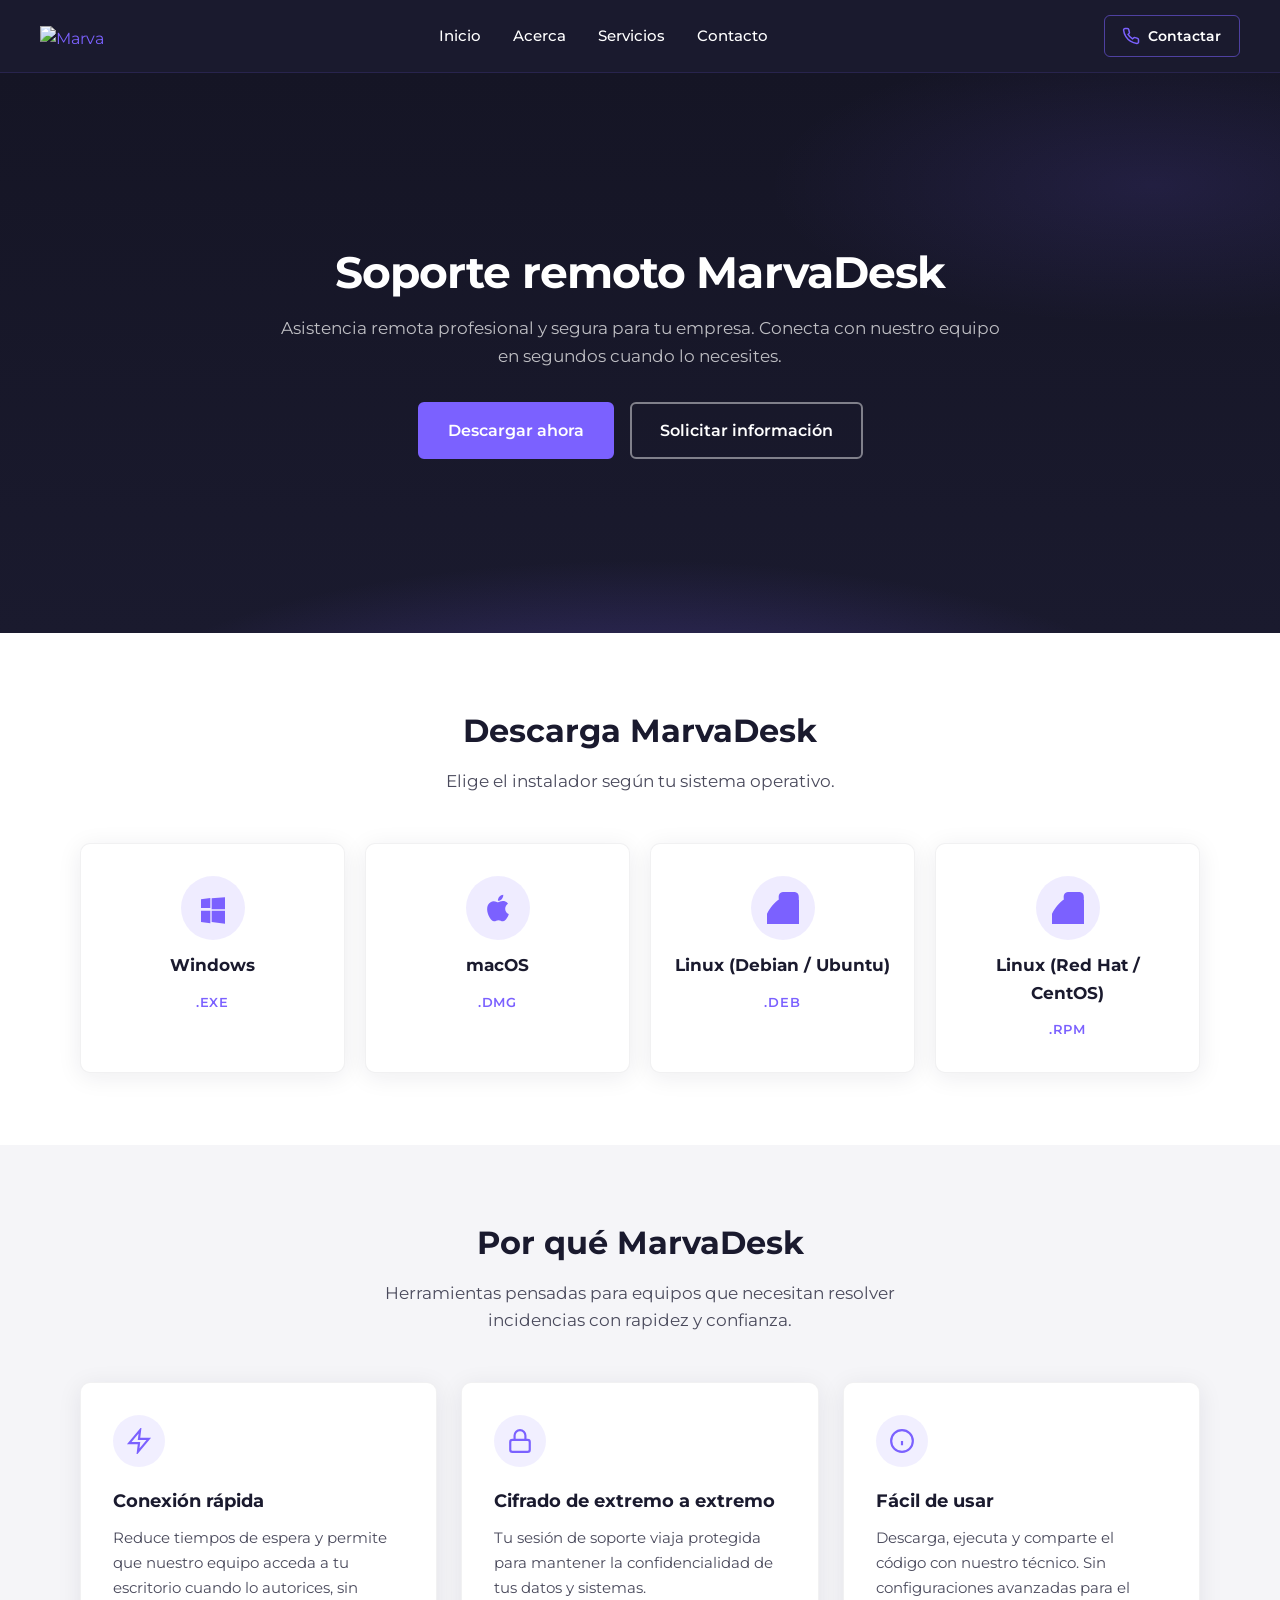
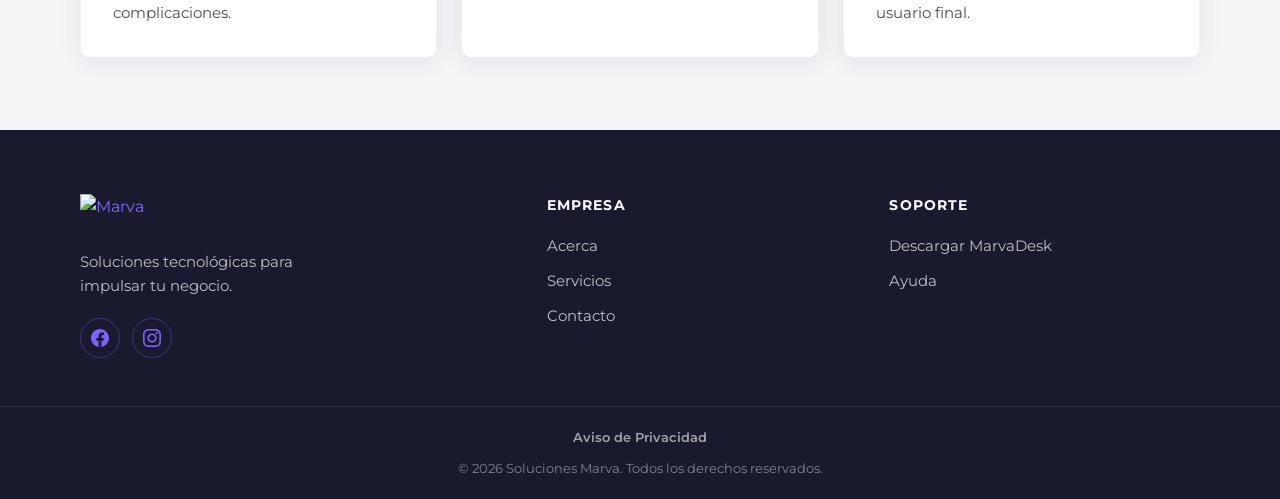
==== index.html @ ffa6a809 "First Commit" ====
<!DOCTYPE html>
<html lang="es">
  <head>
    <meta charset="UTF-8" />
    <meta name="viewport" content="width=device-width, initial-scale=1.0" />
    <meta
      name="description"
      content="Descarga MarvaDesk — software de soporte remoto profesional y seguro para tu empresa."
    />
    <title>MarvaDesk — Descarga | Soporte remoto | Soluciones Marva</title>
    <link
      rel="icon"
      href="https://cdn-media.solucionesmarva.com/2024/04/hqVghFwRebK81sHMuhINprKEhnnKoYHrgg9Co3Xj.png.webp"
      type="image/webp"
    />
    <link rel="preconnect" href="https://fonts.googleapis.com" />
    <link rel="preconnect" href="https://fonts.gstatic.com" crossorigin />
    <link
      href="https://fonts.googleapis.com/css2?family=Montserrat:wght@400;500;600;700&display=swap"
      rel="stylesheet"
    />
    <link rel="stylesheet" href="styles.css" />
  </head>
  <body>
    <header class="site-header">
      <div class="header-inner">
        <a href="https://www.solucionesmarva.com/" class="brand" aria-label="Soluciones Marva — Inicio">
          <img
            src="https://cdn-media.solucionesmarva.com/2023/01/1626044792logo.png.webp"
            alt="Marva"
            width="160"
            height="48"
            class="brand-logo"
          />
        </a>
        <nav class="main-nav" aria-label="Principal">
          <a href="https://www.solucionesmarva.com/">Inicio</a>
          <a href="https://www.solucionesmarva.com/about/">Acerca</a>
          <a href="https://www.solucionesmarva.com/services/">Servicios</a>
          <a href="https://www.solucionesmarva.com/contact-us/">Contacto</a>
        </nav>
        <a href="https://www.solucionesmarva.com/contact-us/" class="header-cta">
          <svg class="header-cta-icon" viewBox="0 0 24 24" fill="none" stroke="currentColor" stroke-width="2" aria-hidden="true">
            <path d="M22 16.92v3a2 2 0 0 1-2.18 2 19.79 19.79 0 0 1-8.63-3.07 19.5 19.5 0 0 1-6-6 19.79 19.79 0 0 1-3.07-8.67A2 2 0 0 1 4.11 2h3a2 2 0 0 1 2 1.72 12.84 12.84 0 0 0 .7 2.81 2 2 0 0 1-.45 2.11L8.09 9.91a16 16 0 0 0 6 6l1.27-1.27a2 2 0 0 1 2.11-.45 12.84 12.84 0 0 0 2.81.7A2 2 0 0 1 22 16.92z" />
          </svg>
          <span>Contactar</span>
        </a>
        <button type="button" class="nav-toggle" aria-expanded="false" aria-controls="mobile-nav" aria-label="Abrir menú">
          <span></span>
          <span></span>
          <span></span>
        </button>
      </div>
      <div id="mobile-nav" class="mobile-nav" hidden>
        <nav aria-label="Móvil">
          <a href="https://www.solucionesmarva.com/">Inicio</a>
          <a href="https://www.solucionesmarva.com/about/">Acerca</a>
          <a href="https://www.solucionesmarva.com/services/">Servicios</a>
          <a href="https://www.solucionesmarva.com/contact-us/">Contacto</a>
        </nav>
        <a href="https://www.solucionesmarva.com/contact-us/" class="btn btn-primary btn-block">Contactar</a>
      </div>
    </header>

    <main>
      <section class="hero">
        <div class="hero-bg" aria-hidden="true"></div>
        <div class="hero-content">
          <h1>Soporte remoto MarvaDesk</h1>
          <p class="hero-lead">
            Asistencia remota profesional y segura para tu empresa. Conecta con nuestro equipo en segundos cuando lo necesites.
          </p>
          <div class="hero-actions">
            <a href="#descargas" class="btn btn-primary btn-lg">Descargar ahora</a>
            <a href="https://www.solucionesmarva.com/contact-us/" class="btn btn-ghost btn-lg">Solicitar información</a>
          </div>
        </div>
      </section>

      <section id="descargas" class="section downloads-section">
        <div class="container">
          <header class="section-header">
            <h2>Descarga MarvaDesk</h2>
            <p>Elige el instalador según tu sistema operativo.</p>
          </header>
          <div class="download-grid">
            <a
              class="download-card"
              href="https://cdn-media.solucionesmarva.com/software/remote/quick-support/marvadesk-qs.exe"
            >
              <span class="download-icon" aria-hidden="true">
                <svg viewBox="0 0 24 24" fill="currentColor">
                  <path d="M3 5.5l7-1v7.5H3V5.5zm8-.9v8.4h10V4l-10 .6zm0 9.4v8.5l10 1.4v-9.9H11zm-8 .1v8.4l7 1v-9.4H3z" />
                </svg>
              </span>
              <span class="download-label">Windows</span>
              <span class="download-ext">.exe</span>
            </a>
            <a
              class="download-card"
              href="https://cdn-media.solucionesmarva.com/software/remote/quick-support/marvadesk-qs.dmg"
            >
              <span class="download-icon" aria-hidden="true">
                <svg viewBox="0 0 24 24" fill="currentColor"><path d="M18.71 19.5c-.83 1.24-1.71 2.45-3.05 2.47-1.34.03-1.77-.79-3.29-.79-1.53 0-2 .77-3.27.82-1.31.05-2.3-1.32-3.14-2.53C4.25 17 2.94 12.45 4.7 9.39c.87-1.52 2.43-2.48 4.12-2.51 1.28-.02 2.5.87 3.29.87.78 0 2.26-1.07 3.81-.91.65.03 2.47.26 3.64 1.98-.09.06-2.17 1.28-2.15 3.81.03 3.02 2.65 4.03 2.68 4.04-.03.07-.42 1.44-1.38 2.83M13 3.5c.73-.83 1.94-1.46 2.94-1.5.13 1.17-.34 2.35-1.04 3.19-.69.85-1.83 1.51-2.95 1.42-.15-1.15.41-2.35 1.05-3.11z"/></svg>
              </span>
              <span class="download-label">macOS</span>
              <span class="download-ext">.dmg</span>
            </a>
            <a
              class="download-card"
              href="https://cdn-media.solucionesmarva.com/software/remote/quick-support/marvadesk-qs.deb"
            >
              <span class="download-icon" aria-hidden="true">
                <svg viewBox="0 0 24 24" fill="currentColor"><path d="M12.504 0c-.155 0-.315.008-.48.021-4.226.333-3.105 4.807-3.17 6.298-.076 1.092-.3 1.953-1.05 3.02-.885 1.051-2.127 2.75-2.716 4.521-.278.832-.41 1.684-.287 2.489a.424.424 0 0 0 .004.021c.106.528.33.984.64 1.35.31.366.71.64 1.18.81.94.32 2.11.22 3.402-.37 1.29-.59 2.74-1.55 4.132-2.8 1.39-1.25 2.798-2.65 3.943-4.02 1.146-1.37 2.018-2.76 2.455-3.9.219-.57.314-1.13.28-1.67-.034-.54-.21-1.05-.52-1.51-.31-.46-.75-.85-1.31-1.13-.56-.28-1.23-.45-1.98-.5-.75-.05-1.57.02-2.43.22-.86.2-1.76.52-2.67.94-.91.42-1.83.94-2.74 1.56-.91.62-1.81 1.34-2.68 2.14-.87.8-1.71 1.68-2.5 2.62-.79.94-1.53 1.94-2.2 2.98-.67 1.04-1.27 2.12-1.78 3.22-.51 1.1-.93 2.22-1.24 3.35-.31 1.13-.52 2.27-.62 3.4-.1 1.13-.09 2.25.03 3.35.12 1.1.36 2.18.72 3.22.36 1.04.84 2.04 1.44 2.98.6.94 1.32 1.82 2.16 2.62.84.8 1.8 1.52 2.88 2.14 1.08.62 2.28 1.14 3.6 1.54 1.32.4 2.76.68 4.32.82 1.56.14 3.24.14 5.04 0 1.8-.14 3.48-.42 5.04-.82 1.56-.4 2.76-.92 3.84-1.54 1.08-.62 2.04-1.34 2.88-2.14.84-.8 1.56-1.68 2.16-2.62.6-.94 1.08-1.94 1.44-2.98.36-1.04.6-2.12.72-3.22.12-1.1.13-2.22.03-3.35-.1-1.13-.31-2.27-.62-3.4-.31-1.13-.73-2.25-1.24-3.35-.51-1.1-1.11-2.18-1.78-3.22-.67-1.04-1.41-2.04-2.2-2.98-.79-.94-1.63-1.82-2.5-2.62-.87-.8-1.77-1.52-2.68-2.14-.91-.62-1.83-1.14-2.74-1.56-.91-.42-1.81-.74-2.67-.94-.86-.2-1.68-.27-2.43-.22-.75.05-1.42.22-1.98.5-.56.28-1 .67-1.31 1.13-.31.46-.486.97-.52 1.51-.034.54.061 1.1.28 1.67.437 1.14 1.309 2.53 2.455 3.9 1.145 1.37 2.553 2.77 3.943 4.02 1.392 1.25 2.842 2.21 4.132 2.8 1.292.59 2.462.69 3.402.37.47-.17.87-.444 1.18-.81.31-.366.534-.822.64-1.35l.004-.021c.123-.805-.009-1.657-.287-2.489-.589-1.771-1.831-3.47-2.716-4.521-.75-1.067-.974-1.928-1.05-3.02-.065-1.491 1.056-5.965-3.17-6.298-.165-.013-.325-.021-.48-.021z"/></svg>
              </span>
              <span class="download-label">Linux (Debian / Ubuntu)</span>
              <span class="download-ext">.deb</span>
            </a>
            <a
              class="download-card"
              href="https://cdn-media.solucionesmarva.com/software/remote/quick-support/marvadesk-qs.rpm"
            >
              <span class="download-icon" aria-hidden="true">
                <svg viewBox="0 0 24 24" fill="currentColor"><path d="M12.504 0c-.155 0-.315.008-.48.021-4.226.333-3.105 4.807-3.17 6.298-.076 1.092-.3 1.953-1.05 3.02-.885 1.051-2.127 2.75-2.716 4.521-.278.832-.41 1.684-.287 2.489a.424.424 0 0 0 .004.021c.106.528.33.984.64 1.35.31.366.71.64 1.18.81.94.32 2.11.22 3.402-.37 1.29-.59 2.74-1.55 4.132-2.8 1.39-1.25 2.798-2.65 3.943-4.02 1.146-1.37 2.018-2.76 2.455-3.9.219-.57.314-1.13.28-1.67-.034-.54-.21-1.05-.52-1.51-.31-.46-.75-.85-1.31-1.13-.56-.28-1.23-.45-1.98-.5-.75-.05-1.57.02-2.43.22-.86.2-1.76.52-2.67.94-.91.42-1.83.94-2.74 1.56-.91.62-1.81 1.34-2.68 2.14-.87.8-1.71 1.68-2.5 2.62-.79.94-1.53 1.94-2.2 2.98-.67 1.04-1.27 2.12-1.78 3.22-.51 1.1-.93 2.22-1.24 3.35-.31 1.13-.52 2.27-.62 3.4-.1 1.13-.09 2.25.03 3.35.12 1.1.36 2.18.72 3.22.36 1.04.84 2.04 1.44 2.98.6.94 1.32 1.82 2.16 2.62.84.8 1.8 1.52 2.88 2.14 1.08.62 2.28 1.14 3.6 1.54 1.32.4 2.76.68 4.32.82 1.56.14 3.24.14 5.04 0 1.8-.14 3.48-.42 5.04-.82 1.56-.4 2.76-.92 3.84-1.54 1.08-.62 2.04-1.34 2.88-2.14.84-.8 1.56-1.68 2.16-2.62.6-.94 1.08-1.94 1.44-2.98.36-1.04.6-2.12.72-3.22.12-1.1.13-2.22.03-3.35-.1-1.13-.31-2.27-.62-3.4-.31-1.13-.73-2.25-1.24-3.35-.51-1.1-1.11-2.18-1.78-3.22-.67-1.04-1.41-2.04-2.2-2.98-.79-.94-1.63-1.82-2.5-2.62-.87-.8-1.77-1.52-2.68-2.14-.91-.62-1.83-1.14-2.74-1.56-.91-.42-1.81-.74-2.67-.94-.86-.2-1.68-.27-2.43-.22-.75.05-1.42.22-1.98.5-.56.28-1 .67-1.31 1.13-.31.46-.486.97-.52 1.51-.034.54.061 1.1.28 1.67.437 1.14 1.309 2.53 2.455 3.9 1.145 1.37 2.553 2.77 3.943 4.02 1.392 1.25 2.842 2.21 4.132 2.8 1.292.59 2.462.69 3.402.37.47-.17.87-.444 1.18-.81.31-.366.534-.822.64-1.35l.004-.021c.123-.805-.009-1.657-.287-2.489-.589-1.771-1.831-3.47-2.716-4.521-.75-1.067-.974-1.928-1.05-3.02-.065-1.491 1.056-5.965-3.17-6.298-.165-.013-.325-.021-.48-.021z"/></svg>
              </span>
              <span class="download-label">Linux (Red Hat / CentOS)</span>
              <span class="download-ext">.rpm</span>
            </a>
          </div>
        </div>
      </section>

      <section class="section section-alt features-section">
        <div class="container">
          <header class="section-header">
            <h2>Por qué MarvaDesk</h2>
            <p>Herramientas pensadas para equipos que necesitan resolver incidencias con rapidez y confianza.</p>
          </header>
          <div class="feature-grid">
            <article class="feature-card">
              <div class="feature-icon-wrap" aria-hidden="true">
                <svg viewBox="0 0 24 24" fill="none" stroke="currentColor" stroke-width="2">
                  <path d="M13 2L3 14h9l-1 8 10-12h-9l1-8z" />
                </svg>
              </div>
              <h3>Conexión rápida</h3>
              <p>Reduce tiempos de espera y permite que nuestro equipo acceda a tu escritorio cuando lo autorices, sin complicaciones.</p>
            </article>
            <article class="feature-card">
              <div class="feature-icon-wrap" aria-hidden="true">
                <svg viewBox="0 0 24 24" fill="none" stroke="currentColor" stroke-width="2">
                  <rect x="3" y="11" width="18" height="11" rx="2" ry="2" />
                  <path d="M7 11V7a5 5 0 0 1 10 0v4" />
                </svg>
              </div>
              <h3>Cifrado de extremo a extremo</h3>
              <p>Tu sesión de soporte viaja protegida para mantener la confidencialidad de tus datos y sistemas.</p>
            </article>
            <article class="feature-card">
              <div class="feature-icon-wrap" aria-hidden="true">
                <svg viewBox="0 0 24 24" fill="none" stroke="currentColor" stroke-width="2">
                  <circle cx="12" cy="12" r="10" />
                  <path d="M12 16v-4M12 8h.01" />
                </svg>
              </div>
              <h3>Fácil de usar</h3>
              <p>Descarga, ejecuta y comparte el código con nuestro técnico. Sin configuraciones avanzadas para el usuario final.</p>
            </article>
          </div>
        </div>
      </section>
    </main>

    <footer class="site-footer">
      <div class="footer-top">
        <div class="container footer-grid">
          <div class="footer-brand">
            <a href="https://www.solucionesmarva.com/" class="footer-logo-link">
              <img
                src="https://cdn-media.solucionesmarva.com/2023/01/1626044792logo.png.webp"
                alt="Marva"
                width="140"
                height="42"
                class="footer-logo"
              />
            </a>
            <p class="footer-tagline">Soluciones tecnológicas para impulsar tu negocio.</p>
            <div class="social-row" aria-label="Redes sociales">
              <a href="https://www.facebook.com/marva.oficial" class="social-link" aria-label="Facebook" rel="noopener noreferrer">
                <svg viewBox="0 0 24 24" fill="currentColor" aria-hidden="true"><path d="M24 12.073c0-6.627-5.373-12-12-12s-12 5.373-12 12c0 5.99 4.388 10.954 10.125 11.854v-8.385H7.078v-3.47h3.047V9.43c0-3.007 1.792-4.669 4.533-4.669 1.312 0 2.686.235 2.686.235v2.953H15.83c-1.491 0-1.956.925-1.956 1.874v2.25h3.328l-.532 3.47h-2.796v8.385C19.612 23.027 24 18.062 24 12.073z"/></svg>
              </a>
              <a href="https://www.instagram.com/marva_oficial" class="social-link" aria-label="Instagram" rel="noopener noreferrer">
                <svg viewBox="0 0 24 24" fill="currentColor" aria-hidden="true"><path d="M12 2.163c3.204 0 3.584.012 4.85.07 3.252.148 4.771 1.691 4.919 4.919.058 1.265.069 1.645.069 4.849 0 3.205-.012 3.584-.069 4.849-.149 3.225-1.664 4.771-4.919 4.919-1.266.058-1.644.07-4.85.07-3.204 0-3.584-.012-4.849-.07-3.26-.149-4.771-1.699-4.919-4.92-.058-1.265-.07-1.644-.07-4.849 0-3.204.013-3.583.07-4.849.149-3.227 1.664-4.771 4.919-4.919 1.266-.057 1.645-.069 4.849-.069zm0-2.163c-3.259 0-3.667.014-4.947.072-4.358.2-6.78 2.618-6.98 6.98-.059 1.281-.073 1.689-.073 4.948 0 3.259.014 3.668.072 4.948.2 4.358 2.618 6.78 6.98 6.98 1.281.058 1.689.072 4.948.072 3.259 0 3.668-.014 4.948-.072 4.354-.2 6.782-2.618 6.979-6.98.059-1.28.073-1.689.073-4.948 0-3.259-.014-3.667-.072-4.947-.196-4.354-2.617-6.78-6.979-6.98-1.281-.059-1.69-.073-4.949-.073zm0 5.838c-3.403 0-6.162 2.759-6.162 6.162s2.759 6.163 6.162 6.163 6.162-2.759 6.162-6.163c0-3.403-2.759-6.162-6.162-6.162zm0 10.162c-2.209 0-4-1.79-4-4 0-2.209 1.791-4 4-4s4 1.791 4 4c0 2.21-1.791 4-4 4zm6.406-11.845c-.796 0-1.441.645-1.441 1.44s.645 1.44 1.441 1.44c.795 0 1.439-.645 1.439-1.44s-.644-1.44-1.439-1.44z"/></svg>
              </a>
            </div>
          </div>
          <div class="footer-col">
            <h4 class="footer-heading">Empresa</h4>
            <ul class="footer-links">
              <li><a href="https://www.solucionesmarva.com/about/">Acerca</a></li>
              <li><a href="https://www.solucionesmarva.com/services/">Servicios</a></li>
              <li><a href="https://www.solucionesmarva.com/contact-us/">Contacto</a></li>
            </ul>
          </div>
          <div class="footer-col">
            <h4 class="footer-heading">Soporte</h4>
            <ul class="footer-links">
              <li><a href="#descargas">Descargar MarvaDesk</a></li>
              <li><a href="https://www.solucionesmarva.com/contact-us/">Ayuda</a></li>
            </ul>
          </div>
        </div>
      </div>
      <div class="footer-bottom">
        <div class="container footer-bottom-inner">
          <a
            href="https://www.solucionesmarva.com/aviso-de-privacidad/"
            class="footer-privacy-link"
            rel="noopener noreferrer"
            >Aviso de Privacidad</a>
          <p>© <span id="year"></span> Soluciones Marva. Todos los derechos reservados.</p>
        </div>
      </div>
    </footer>

    <script src="main.js" defer></script>
  </body>
</html>
---- styles.css ----
:root {
  --color-accent: #7b61ff;
  --color-accent-hover: #6346f5;
  --color-bg-dark: #1a1a2e;
  --color-bg-dark-elevated: #22223a;
  --color-text-on-dark: #ffffff;
  --color-text-muted-dark: rgba(255, 255, 255, 0.72);
  --color-body: #4a4a5c;
  --color-heading: #1a1a2e;
  --color-surface: #ffffff;
  --color-surface-alt: #f5f5f8;
  --radius-sm: 6px;
  --radius-md: 10px;
  --shadow-card: 0 4px 24px rgba(26, 26, 46, 0.08);
  --header-height: 72px;
  --font: "Montserrat", system-ui, -apple-system, sans-serif;
}

*,
*::before,
*::after {
  box-sizing: border-box;
}

html {
  scroll-behavior: smooth;
}

body {
  margin: 0;
  font-family: var(--font);
  font-size: 1rem;
  line-height: 1.6;
  color: var(--color-body);
  background: var(--color-surface);
}

img {
  max-width: 100%;
  height: auto;
  display: block;
}

a {
  color: var(--color-accent);
  text-decoration: none;
}

a:hover {
  text-decoration: underline;
}

.container {
  width: min(1120px, 100% - 2rem);
  margin-inline: auto;
}

/* Header */
.site-header {
  position: sticky;
  top: 0;
  z-index: 100;
  background: var(--color-bg-dark);
  border-bottom: 1px solid rgba(123, 97, 255, 0.15);
}

.header-inner {
  display: grid;
  grid-template-columns: auto 1fr auto;
  align-items: center;
  gap: 1.5rem;
  width: min(1200px, 100% - 2rem);
  margin-inline: auto;
  min-height: var(--header-height);
  padding-block: 0.75rem;
}

.brand {
  display: flex;
  align-items: center;
  text-decoration: none;
}

.brand:hover {
  text-decoration: none;
  opacity: 0.92;
}

.brand-logo {
  width: auto;
  max-height: 44px;
  object-fit: contain;
}

.main-nav {
  display: none;
  justify-content: center;
  gap: 2rem;
}

.main-nav a {
  color: var(--color-text-on-dark);
  font-weight: 500;
  font-size: 0.9375rem;
  text-decoration: none;
}

.main-nav a:hover {
  color: var(--color-accent);
  text-decoration: none;
}

.header-cta {
  display: none;
  align-items: center;
  gap: 0.5rem;
  padding: 0.55rem 1.1rem;
  border: 1px solid rgba(123, 97, 255, 0.55);
  border-radius: var(--radius-sm);
  color: var(--color-text-on-dark);
  font-weight: 600;
  font-size: 0.875rem;
  text-decoration: none;
  transition: background 0.2s, border-color 0.2s;
}

.header-cta:hover {
  background: rgba(123, 97, 255, 0.15);
  border-color: var(--color-accent);
  text-decoration: none;
}

.header-cta-icon {
  width: 18px;
  height: 18px;
  color: var(--color-accent);
}

.nav-toggle {
  display: flex;
  flex-direction: column;
  justify-content: center;
  gap: 5px;
  width: 44px;
  height: 44px;
  padding: 0;
  border: none;
  background: transparent;
  cursor: pointer;
  justify-self: end;
}

.nav-toggle span {
  display: block;
  width: 22px;
  height: 2px;
  background: var(--color-text-on-dark);
  border-radius: 1px;
  transition: transform 0.2s, opacity 0.2s;
}

.nav-toggle[aria-expanded="true"] span:nth-child(1) {
  transform: translateY(7px) rotate(45deg);
}

.nav-toggle[aria-expanded="true"] span:nth-child(2) {
  opacity: 0;
}

.nav-toggle[aria-expanded="true"] span:nth-child(3) {
  transform: translateY(-7px) rotate(-45deg);
}

.mobile-nav {
  padding: 1rem 1.5rem 1.5rem;
  border-top: 1px solid rgba(255, 255, 255, 0.08);
  background: var(--color-bg-dark-elevated);
}

.mobile-nav[hidden] {
  display: none;
}

.mobile-nav:not([hidden]) {
  display: flex;
  flex-direction: column;
  gap: 1rem;
}

.mobile-nav nav {
  display: flex;
  flex-direction: column;
  gap: 0.75rem;
}

.mobile-nav a {
  color: var(--color-text-on-dark);
  font-weight: 500;
  text-decoration: none;
  padding: 0.35rem 0;
}

.mobile-nav a:hover {
  color: var(--color-accent);
  text-decoration: none;
}

@media (min-width: 900px) {
  .main-nav {
    display: flex;
  }

  .header-cta {
    display: inline-flex;
  }

  .nav-toggle {
    display: none;
  }

  .mobile-nav {
    display: none !important;
  }
}

/* Buttons */
.btn {
  display: inline-flex;
  align-items: center;
  justify-content: center;
  gap: 0.5rem;
  padding: 0.65rem 1.35rem;
  font-family: inherit;
  font-weight: 600;
  font-size: 0.9375rem;
  border-radius: var(--radius-sm);
  border: 2px solid transparent;
  cursor: pointer;
  text-decoration: none;
  transition: background 0.2s, color 0.2s, border-color 0.2s, transform 0.15s;
}

.btn:hover {
  text-decoration: none;
}

.btn:active {
  transform: scale(0.98);
}

.btn-primary {
  background: var(--color-accent);
  color: #fff;
  border-color: var(--color-accent);
}

.btn-primary:hover {
  background: var(--color-accent-hover);
  border-color: var(--color-accent-hover);
  color: #fff;
}

.btn-ghost {
  background: transparent;
  color: #fff;
  border-color: rgba(255, 255, 255, 0.45);
}

.btn-ghost:hover {
  background: rgba(255, 255, 255, 0.08);
  border-color: #fff;
  color: #fff;
}

.btn-lg {
  padding: 0.85rem 1.75rem;
  font-size: 1rem;
}

.btn-block {
  width: 100%;
}

/* Hero */
.hero {
  position: relative;
  min-height: min(78vh, 560px);
  display: flex;
  align-items: center;
  justify-content: center;
  padding: 4rem 1.5rem;
  background: var(--color-bg-dark);
  color: var(--color-text-on-dark);
  overflow: hidden;
}

.hero-bg {
  position: absolute;
  inset: 0;
  background:
    radial-gradient(ellipse 80% 60% at 50% 120%, rgba(123, 97, 255, 0.35), transparent 55%),
    radial-gradient(ellipse 60% 50% at 90% 20%, rgba(123, 97, 255, 0.12), transparent 50%),
    linear-gradient(180deg, #151525 0%, var(--color-bg-dark) 100%);
  pointer-events: none;
}

.hero-content {
  position: relative;
  z-index: 1;
  text-align: center;
  max-width: 720px;
}

.hero h1 {
  margin: 0 0 1rem;
  font-size: clamp(1.85rem, 4.5vw, 2.75rem);
  font-weight: 700;
  line-height: 1.15;
  letter-spacing: -0.02em;
}

.hero-lead {
  margin: 0 0 2rem;
  font-size: 1.0625rem;
  color: var(--color-text-muted-dark);
  line-height: 1.65;
}

.hero-actions {
  display: flex;
  flex-wrap: wrap;
  gap: 1rem;
  justify-content: center;
}

/* Sections */
.section {
  padding: 4.5rem 0;
}

.section-alt {
  background: var(--color-surface-alt);
}

.section-header {
  text-align: center;
  max-width: 560px;
  margin: 0 auto 3rem;
}

.section-header h2 {
  margin: 0 0 0.75rem;
  font-size: clamp(1.5rem, 3vw, 2rem);
  font-weight: 700;
  color: var(--color-heading);
}

.section-header p {
  margin: 0;
  color: var(--color-body);
  font-size: 1.0625rem;
}

/* Downloads */
.download-grid {
  display: grid;
  grid-template-columns: repeat(auto-fill, minmax(240px, 1fr));
  gap: 1.25rem;
}

.download-card {
  display: flex;
  flex-direction: column;
  align-items: center;
  text-align: center;
  gap: 0.75rem;
  padding: 2rem 1.5rem;
  background: var(--color-surface);
  border-radius: var(--radius-md);
  box-shadow: var(--shadow-card);
  border: 1px solid rgba(26, 26, 46, 0.06);
  text-decoration: none;
  color: var(--color-heading);
  transition: box-shadow 0.2s, border-color 0.2s, transform 0.2s;
}

.download-card:hover {
  text-decoration: none;
  box-shadow: 0 8px 32px rgba(123, 97, 255, 0.18);
  border-color: rgba(123, 97, 255, 0.35);
  transform: translateY(-2px);
}

.download-icon {
  width: 64px;
  height: 64px;
  display: flex;
  align-items: center;
  justify-content: center;
  border-radius: 50%;
  background: rgba(123, 97, 255, 0.12);
  color: var(--color-accent);
}

.download-icon svg {
  width: 32px;
  height: 32px;
}

.download-label {
  font-weight: 700;
  font-size: 1.0625rem;
}

.download-ext {
  font-size: 0.8125rem;
  font-weight: 600;
  color: var(--color-accent);
  text-transform: uppercase;
  letter-spacing: 0.06em;
}

/* Features */
.feature-grid {
  display: grid;
  grid-template-columns: repeat(auto-fit, minmax(260px, 1fr));
  gap: 1.5rem;
}

.feature-card {
  background: var(--color-surface);
  padding: 2rem;
  border-radius: var(--radius-md);
  box-shadow: var(--shadow-card);
  border: 1px solid rgba(26, 26, 46, 0.06);
}

.feature-icon-wrap {
  width: 52px;
  height: 52px;
  display: flex;
  align-items: center;
  justify-content: center;
  border-radius: 50%;
  background: rgba(123, 97, 255, 0.1);
  color: var(--color-accent);
  margin-bottom: 1.25rem;
}

.feature-icon-wrap svg {
  width: 26px;
  height: 26px;
}

.feature-card h3 {
  margin: 0 0 0.65rem;
  font-size: 1.125rem;
  font-weight: 700;
  color: var(--color-heading);
}

.feature-card p {
  margin: 0;
  font-size: 0.9375rem;
  line-height: 1.65;
}

/* Footer */
.site-footer {
  background: var(--color-bg-dark);
  color: var(--color-text-muted-dark);
}

.footer-top {
  padding: 4rem 0 3rem;
}

.footer-grid {
  display: grid;
  grid-template-columns: 1fr;
  gap: 2.5rem;
}

@media (min-width: 640px) {
  .footer-grid {
    grid-template-columns: repeat(2, 1fr);
  }
}

@media (min-width: 960px) {
  .footer-grid {
    grid-template-columns: 1.4fr 1fr 1fr;
    gap: 2rem;
  }
}

.footer-brand {
  max-width: 280px;
}

.footer-logo-link:hover {
  text-decoration: none;
  opacity: 0.9;
}

.footer-logo {
  max-height: 40px;
  width: auto;
  object-fit: contain;
  filter: brightness(1.05);
}

.footer-tagline {
  margin: 1rem 0 1.25rem;
  font-size: 0.9375rem;
  line-height: 1.6;
}

.social-row {
  display: flex;
  gap: 0.75rem;
}

.social-link {
  display: flex;
  align-items: center;
  justify-content: center;
  width: 40px;
  height: 40px;
  border-radius: 50%;
  border: 1px solid rgba(123, 97, 255, 0.35);
  color: var(--color-accent);
  transition: background 0.2s, color 0.2s;
}

.social-link:hover {
  background: rgba(123, 97, 255, 0.15);
  color: #fff;
  text-decoration: none;
}

.social-link svg {
  width: 18px;
  height: 18px;
}

.footer-heading {
  margin: 0 0 1rem;
  font-size: 0.875rem;
  font-weight: 700;
  text-transform: uppercase;
  letter-spacing: 0.08em;
  color: var(--color-text-on-dark);
}

.footer-links {
  list-style: none;
  margin: 0;
  padding: 0;
}

.footer-links li {
  margin-bottom: 0.6rem;
}

.footer-links a {
  color: var(--color-text-muted-dark);
  font-size: 0.9375rem;
  text-decoration: none;
}

.footer-links a:hover {
  color: var(--color-accent);
  text-decoration: none;
}

.footer-bottom {
  border-top: 1px solid rgba(255, 255, 255, 0.08);
  padding: 1.25rem 0;
}

.footer-bottom-inner {
  display: flex;
  flex-direction: column;
  align-items: center;
  gap: 0.65rem;
  text-align: center;
}

.footer-privacy-link {
  font-size: 0.8125rem;
  font-weight: 600;
  color: rgba(255, 255, 255, 0.6);
  text-decoration: none;
}

.footer-privacy-link:hover {
  color: var(--color-accent);
  text-decoration: none;
}

.footer-bottom-inner p {
  margin: 0;
  font-size: 0.8125rem;
  color: rgba(255, 255, 255, 0.45);
}
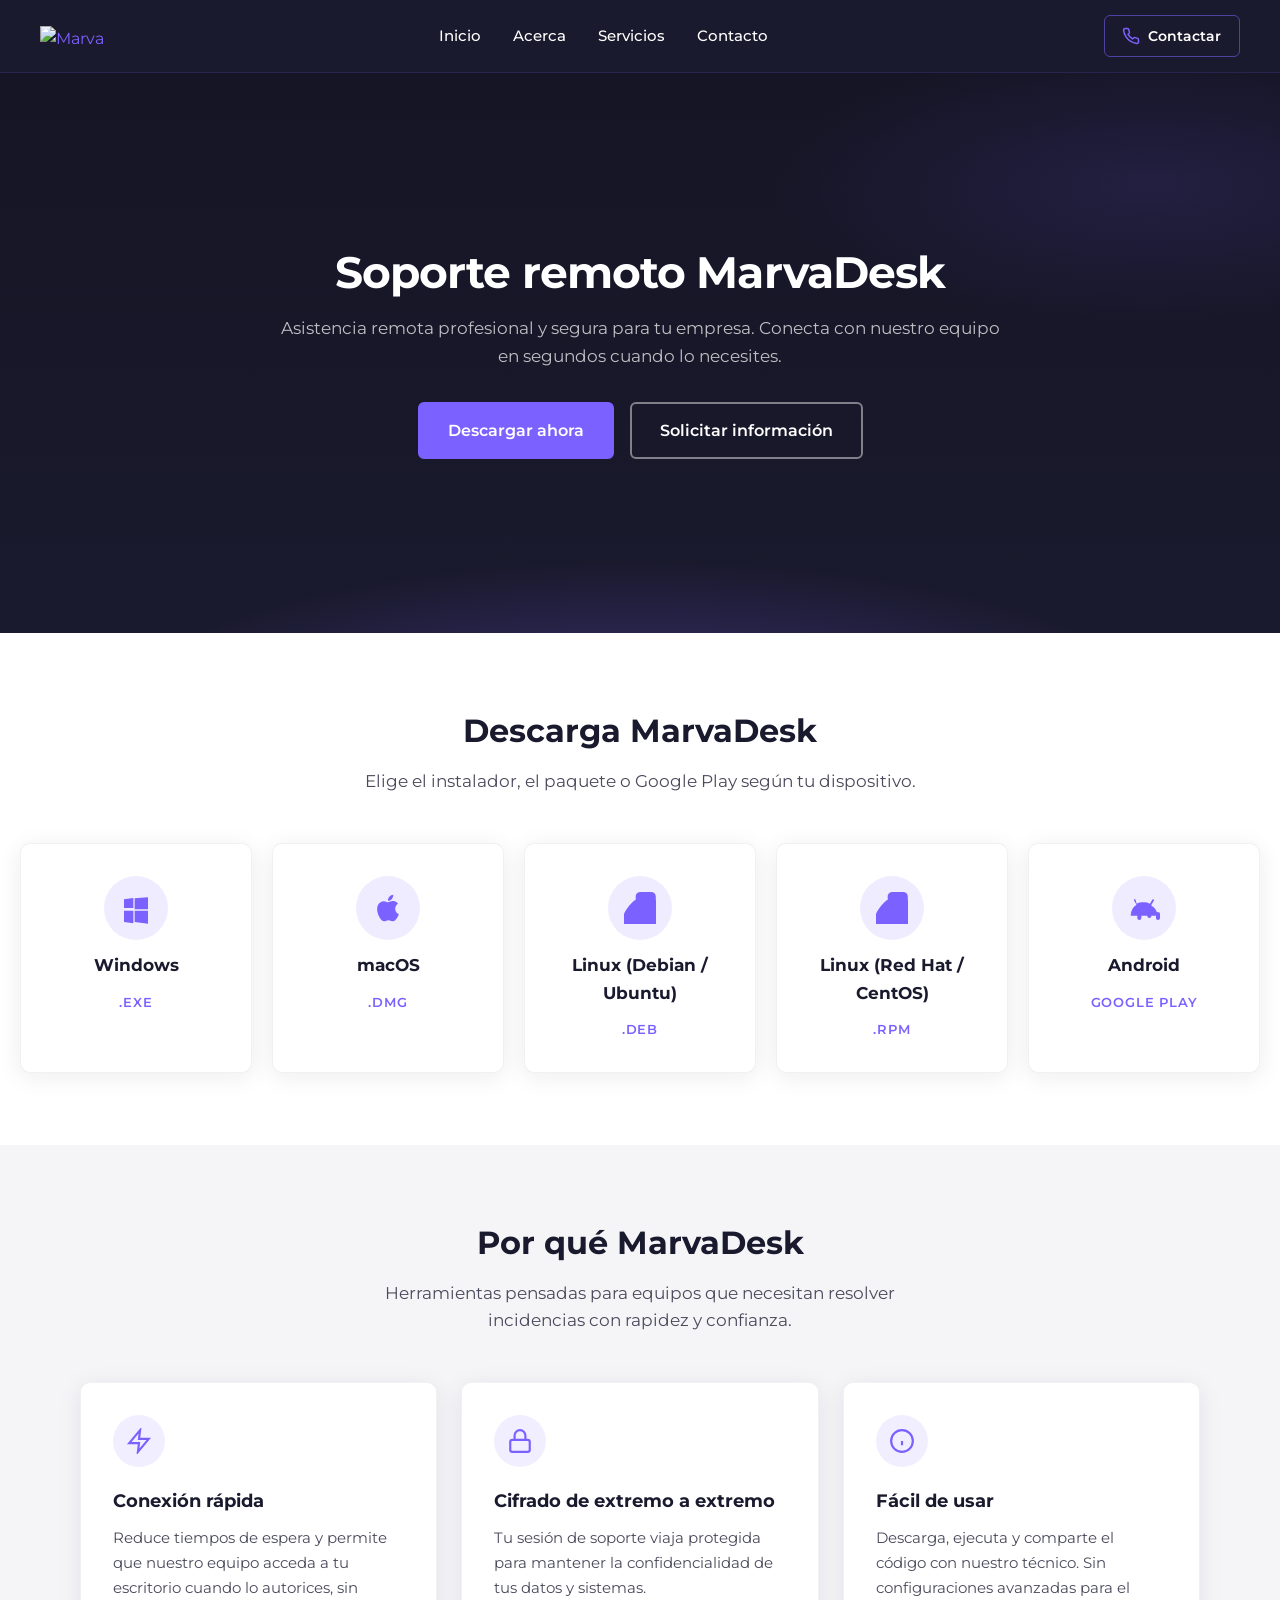
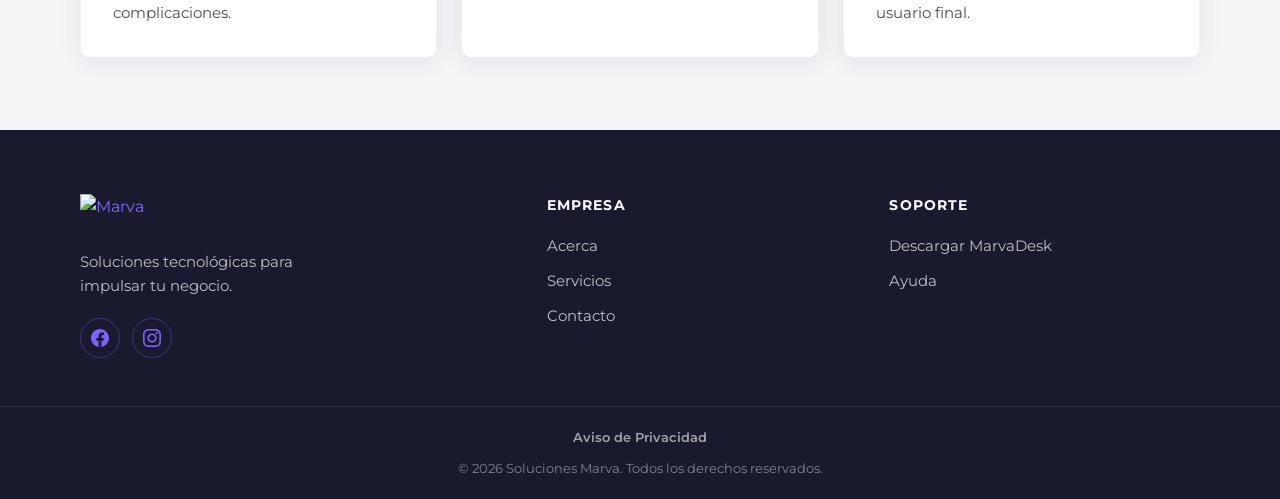
==== commit 56d23362: "Play Store added" ====
--- a/index.html
+++ b/index.html
@@ -81,7 +81,7 @@
         <div class="container">
           <header class="section-header">
             <h2>Descarga MarvaDesk</h2>
-            <p>Elige el instalador según tu sistema operativo.</p>
+            <p>Elige el instalador, el paquete o Google Play según tu dispositivo.</p>
           </header>
           <div class="download-grid">
             <a
@@ -125,6 +125,21 @@
               </span>
               <span class="download-label">Linux (Red Hat / CentOS)</span>
               <span class="download-ext">.rpm</span>
+            </a>
+            <a
+              class="download-card"
+              href="https://play.google.com/store/apps/details?id=com.solucionesmarva.desk"
+              rel="noopener noreferrer"
+            >
+              <span class="download-icon" aria-hidden="true">
+                <svg viewBox="0 0 24 24" fill="currentColor">
+                  <path
+                    d="M17.6 9.48l1.84-3.18c.16-.31.04-.69-.26-.85-.29-.15-.65-.06-.83.22l-1.88 3.14a10.1 10.1 0 0 0-4.97-1.03c-1.78 0-3.46.37-4.97 1.03L5.61 5.67c-.18-.28-.54-.37-.83-.22-.3.16-.42.54-.26.85L6.36 9.48A9.84 9.84 0 0 0 2 17.75h20c0-3.34-1.72-6.33-4.4-7.27zM7 19.5c0 .83.67 1.5 1.5 1.5S10 20.33 10 19.5v-3c0-.83-.67-1.5-1.5-1.5S7 15.67 7 16.5v3zm7.5-1.5c0 .83.67 1.5 1.5 1.5s1.5-.67 1.5-1.5v-3c0-.83-.67-1.5-1.5-1.5s-1.5.67-1.5 1.5v3zm6.5 1.5c0 .83.67 1.5 1.5 1.5s1.5-.67 1.5-1.5v-3c0-.83-.67-1.5-1.5-1.5s-1.5.67-1.5 1.5v3z"
+                  />
+                </svg>
+              </span>
+              <span class="download-label">Android</span>
+              <span class="download-ext">Google Play</span>
             </a>
           </div>
         </div>
--- a/styles.css
+++ b/styles.css
@@ -362,10 +362,20 @@
 }
 
 /* Downloads */
+.downloads-section .container {
+  width: min(1240px, 100% - 2rem);
+}
+
 .download-grid {
   display: grid;
-  grid-template-columns: repeat(auto-fill, minmax(240px, 1fr));
+  grid-template-columns: repeat(auto-fill, minmax(200px, 1fr));
   gap: 1.25rem;
+}
+
+@media (min-width: 1000px) {
+  .download-grid {
+    grid-template-columns: repeat(5, minmax(0, 1fr));
+  }
 }
 
 .download-card {
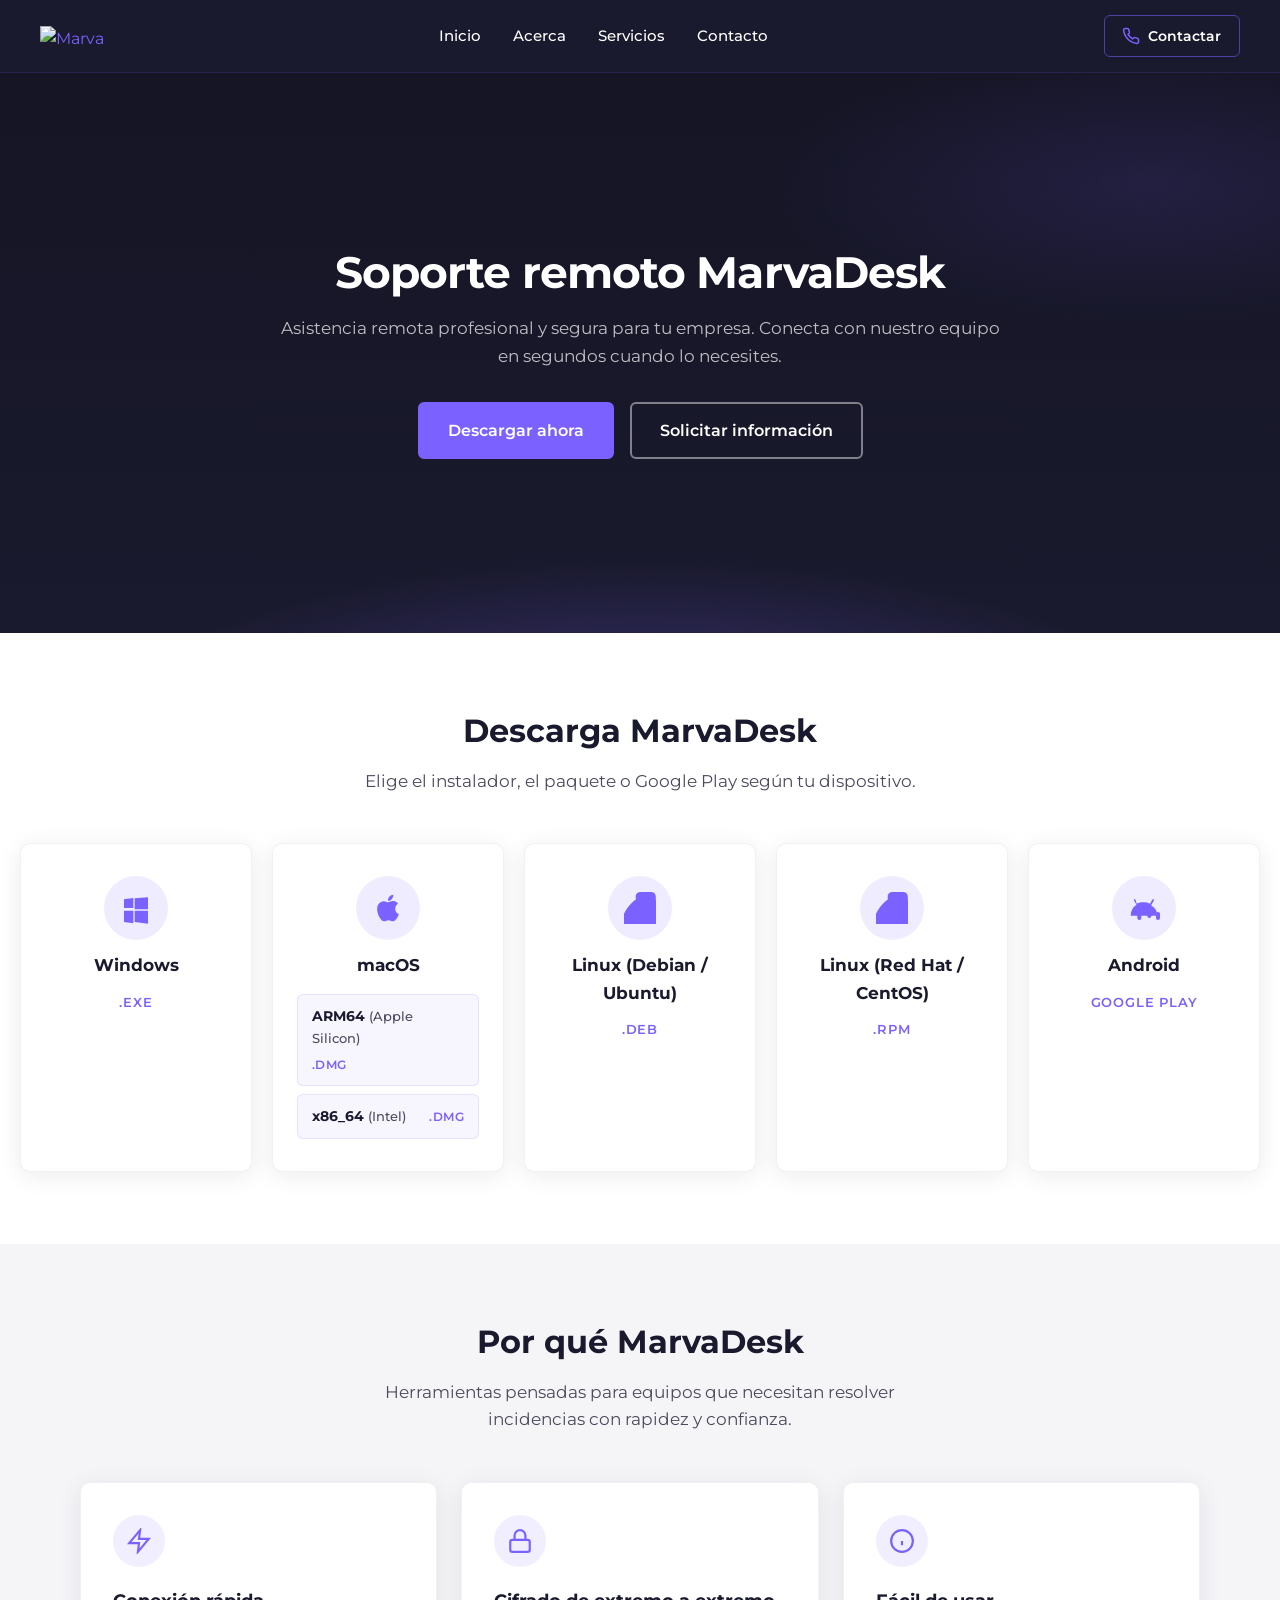
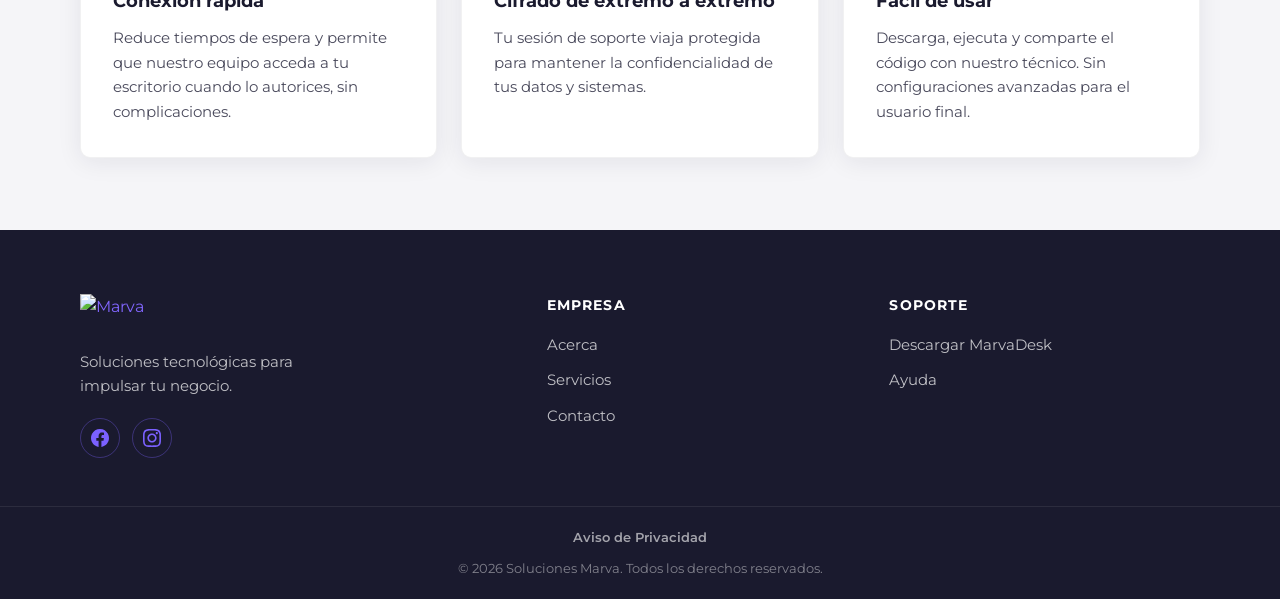
==== commit edc5afd8: "Add support to Mac x86_64" ====
--- a/index.html
+++ b/index.html
@@ -96,16 +96,38 @@
               <span class="download-label">Windows</span>
               <span class="download-ext">.exe</span>
             </a>
-            <a
-              class="download-card"
-              href="https://cdn-media.solucionesmarva.com/software/remote/quick-support/marvadesk-qs.dmg"
+            <div
+              class="download-card download-card--mac"
+              role="group"
+              aria-label="Descargas para macOS"
             >
               <span class="download-icon" aria-hidden="true">
                 <svg viewBox="0 0 24 24" fill="currentColor"><path d="M18.71 19.5c-.83 1.24-1.71 2.45-3.05 2.47-1.34.03-1.77-.79-3.29-.79-1.53 0-2 .77-3.27.82-1.31.05-2.3-1.32-3.14-2.53C4.25 17 2.94 12.45 4.7 9.39c.87-1.52 2.43-2.48 4.12-2.51 1.28-.02 2.5.87 3.29.87.78 0 2.26-1.07 3.81-.91.65.03 2.47.26 3.64 1.98-.09.06-2.17 1.28-2.15 3.81.03 3.02 2.65 4.03 2.68 4.04-.03.07-.42 1.44-1.38 2.83M13 3.5c.73-.83 1.94-1.46 2.94-1.5.13 1.17-.34 2.35-1.04 3.19-.69.85-1.83 1.51-2.95 1.42-.15-1.15.41-2.35 1.05-3.11z"/></svg>
               </span>
               <span class="download-label">macOS</span>
-              <span class="download-ext">.dmg</span>
-            </a>
+              <div class="download-variants">
+                <a
+                  class="download-variant-link"
+                  href="https://cdn-media.solucionesmarva.com/software/remote/quick-support/marvadesk-qs.dmg"
+                >
+                  <span class="download-variant-line">
+                    <span class="download-variant-arch">ARM64</span>
+                    <span class="download-variant-hint">(Apple Silicon)</span>
+                  </span>
+                  <span class="download-variant-ext">.dmg</span>
+                </a>
+                <a
+                  class="download-variant-link"
+                  href="https://cdn-media.solucionesmarva.com/software/remote/quick-support/marvadesk-qs_x86-64.dmg"
+                >
+                  <span class="download-variant-line">
+                    <span class="download-variant-arch">x86_64</span>
+                    <span class="download-variant-hint">(Intel)</span>
+                  </span>
+                  <span class="download-variant-ext">.dmg</span>
+                </a>
+              </div>
+            </div>
             <a
               class="download-card"
               href="https://cdn-media.solucionesmarva.com/software/remote/quick-support/marvadesk-qs.deb"
--- a/styles.css
+++ b/styles.css
@@ -430,6 +430,76 @@
   letter-spacing: 0.06em;
 }
 
+.download-card--mac {
+  cursor: default;
+}
+
+.download-card--mac:hover {
+  transform: none;
+  box-shadow: var(--shadow-card);
+  border-color: rgba(26, 26, 46, 0.06);
+}
+
+.download-card--mac:focus-within {
+  box-shadow: 0 8px 32px rgba(123, 97, 255, 0.18);
+  border-color: rgba(123, 97, 255, 0.35);
+}
+
+.download-variants {
+  display: flex;
+  flex-direction: column;
+  gap: 0.5rem;
+  width: 100%;
+  margin-top: 0.125rem;
+}
+
+.download-variant-link {
+  display: flex;
+  flex-wrap: wrap;
+  align-items: baseline;
+  justify-content: space-between;
+  gap: 0.35rem 0.75rem;
+  width: 100%;
+  padding: 0.65rem 0.85rem;
+  border-radius: var(--radius-sm);
+  background: rgba(123, 97, 255, 0.06);
+  border: 1px solid rgba(123, 97, 255, 0.14);
+  text-decoration: none;
+  color: var(--color-heading);
+  text-align: left;
+  transition: background 0.15s, border-color 0.15s, box-shadow 0.15s;
+  font-size: 0.875rem;
+}
+
+.download-variant-link:hover {
+  background: rgba(123, 97, 255, 0.11);
+  border-color: rgba(123, 97, 255, 0.28);
+  text-decoration: none;
+}
+
+.download-variant-line {
+  flex: 1 1 auto;
+  min-width: 0;
+}
+
+.download-variant-arch {
+  font-weight: 700;
+}
+
+.download-variant-hint {
+  font-weight: 500;
+  color: var(--color-body);
+  font-size: 0.8125rem;
+}
+
+.download-variant-ext {
+  font-size: 0.75rem;
+  font-weight: 600;
+  color: var(--color-accent);
+  text-transform: uppercase;
+  letter-spacing: 0.05em;
+}
+
 /* Features */
 .feature-grid {
   display: grid;
